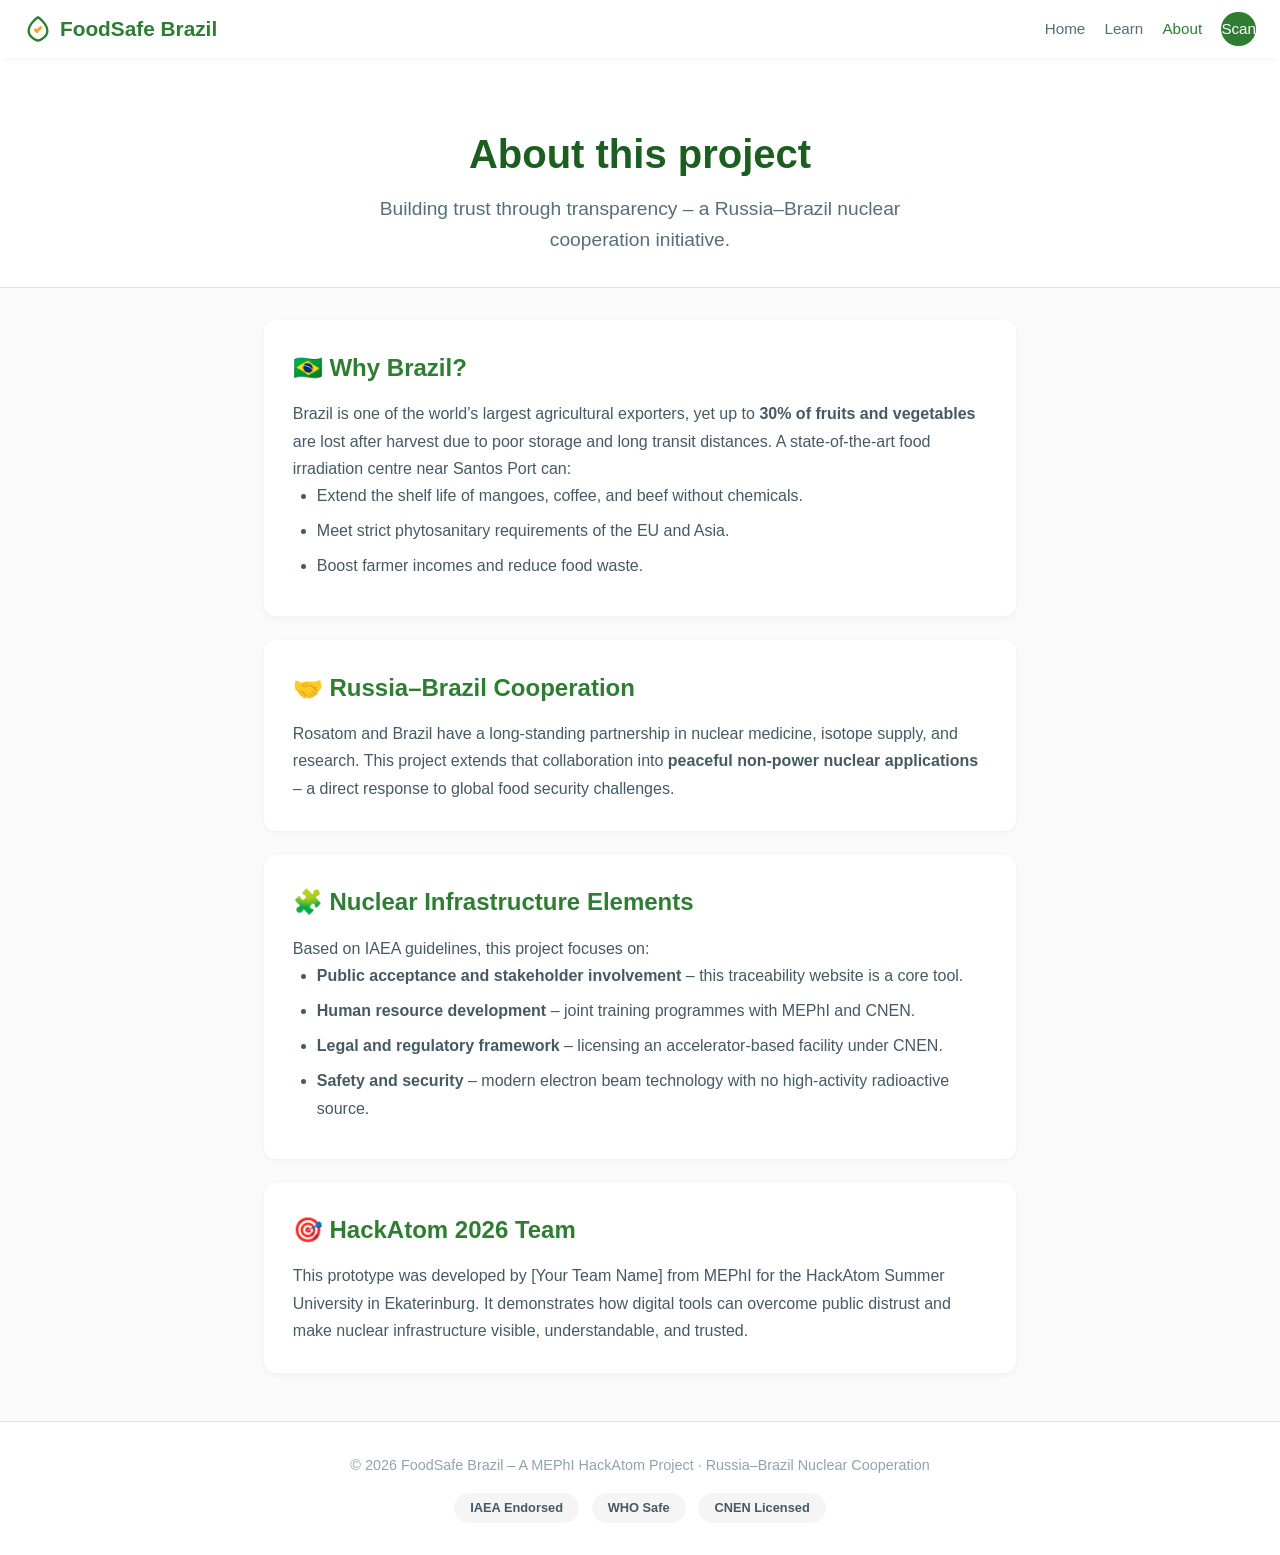
==== about.html @ ddfefe9d "First commit" ====
<!DOCTYPE html>
<html lang="en">
<head>
  <meta charset="UTF-8">
  <meta name="viewport" content="width=device-width, initial-scale=1.0, maximum-scale=1.0, user-scalable=yes">
  <title>About – FoodSafe Brazil</title>
  <link rel="stylesheet" href="assets/css/style.css">
  <style>
    .about-hero {
      text-align: center;
      padding: 4rem 1.5rem 2rem;
      background: white;
      border-bottom: 1px solid #E0E0E0;
    }
    .about-hero h1 {
      color: #1B5E20;
      font-size: clamp(2rem, 5vw, 2.5rem);
      margin-bottom: 0.5rem;
    }
    .about-content {
      max-width: 800px;
      margin: 2rem auto;
      padding: 0 1.5rem;
    }
    .info-card {
      background: white;
      border-radius: 12px;
      padding: 1.8rem;
      margin-bottom: 1.5rem;
      box-shadow: 0 2px 8px rgba(0,0,0,0.04);
    }
    .info-card h2 {
      color: #2E7D32;
      margin-bottom: 0.8rem;
    }
    .info-card p, .info-card ul {
      color: #455A64;
      line-height: 1.7;
    }
    .info-card ul {
      padding-left: 1.5rem;
    }
    .info-card li {
      margin-bottom: 0.5rem;
    }
  </style>
</head>
<body>
  <!-- NAVBAR -->
  <nav class="navbar">
    <div class="logo">
      <svg viewBox="0 0 24 24" fill="none" stroke="#2E7D32" stroke-width="2" width="28" height="28">
        <path d="M12 2C12 2 4 7 4 14c0 5.5 8 8 8 8s8-2.5 8-8c0-7-8-12-8-12z"/>
        <path d="M9 12l2 2 4-4" stroke="#F9A825" stroke-width="2.5"/>
      </svg>
      FoodSafe Brazil
    </div>
    <div class="nav-links">
      <a href="index.html">Home</a>
      <a href="learn.html">Learn</a>
      <a href="about.html" class="active">About</a>
      <a href="scan.html" class="cta-button">Scan</a>
    </div>
  </nav>

  <!-- ABOUT HERO -->
  <section class="about-hero">
    <h1>About this project</h1>
    <p class="subtitle" style="max-width:600px; margin:0 auto;">
      Building trust through transparency – a Russia–Brazil nuclear cooperation initiative.
    </p>
  </section>

  <div class="about-content">
    <div class="info-card">
      <h2>🇧🇷 Why Brazil?</h2>
      <p>Brazil is one of the world’s largest agricultural exporters, yet up to <strong>30% of fruits and vegetables</strong> are lost after harvest due to poor storage and long transit distances. A state‑of‑the‑art food irradiation centre near Santos Port can:</p>
      <ul>
        <li>Extend the shelf life of mangoes, coffee, and beef without chemicals.</li>
        <li>Meet strict phytosanitary requirements of the EU and Asia.</li>
        <li>Boost farmer incomes and reduce food waste.</li>
      </ul>
    </div>

    <div class="info-card">
      <h2>🤝 Russia–Brazil Cooperation</h2>
      <p>Rosatom and Brazil have a long‑standing partnership in nuclear medicine, isotope supply, and research. This project extends that collaboration into <strong>peaceful non‑power nuclear applications</strong> – a direct response to global food security challenges.</p>
    </div>

    <div class="info-card">
      <h2>🧩 Nuclear Infrastructure Elements</h2>
      <p>Based on IAEA guidelines, this project focuses on:</p>
      <ul>
        <li><strong>Public acceptance and stakeholder involvement</strong> – this traceability website is a core tool.</li>
        <li><strong>Human resource development</strong> – joint training programmes with MEPhI and CNEN.</li>
        <li><strong>Legal and regulatory framework</strong> – licensing an accelerator‑based facility under CNEN.</li>
        <li><strong>Safety and security</strong> – modern electron beam technology with no high‑activity radioactive source.</li>
      </ul>
    </div>

    <div class="info-card">
      <h2>🎯 HackAtom 2026 Team</h2>
      <p>This prototype was developed by [Your Team Name] from MEPhI for the HackAtom Summer University in Ekaterinburg. It demonstrates how digital tools can overcome public distrust and make nuclear infrastructure visible, understandable, and trusted.</p>
    </div>
  </div>

  <footer>
    <p>© 2026 FoodSafe Brazil – A MEPhI HackAtom Project · Russia–Brazil Nuclear Cooperation</p>
    <div class="badges">
      <span class="badge">IAEA Endorsed</span>
      <span class="badge">WHO Safe</span>
      <span class="badge">CNEN Licensed</span>
    </div>
  </footer>
</body>
</html>
---- assets/css/style.css ----
/* ========== RESET & BASE ========== */
*, *::before, *::after {
  box-sizing: border-box;
  margin: 0;
  padding: 0;
}
html {
  font-size: 16px;
}
body {
  font-family: -apple-system, BlinkMacSystemFont, "Segoe UI", Roboto, Helvetica, Arial, sans-serif;
  background: #FAFAFA;
  color: #263238;
  line-height: 1.6;
  -webkit-font-smoothing: antialiased;
  overflow-x: hidden;
}
a {
  text-decoration: none;
  color: inherit;
}

/* ========== NAVBAR ========== */
.navbar {
  display: flex;
  justify-content: space-between;
  align-items: center;
  padding: 0.75rem 1.5rem;
  background: white;
  box-shadow: 0 1px 6px rgba(0,0,0,0.05);
  position: sticky;
  top: 0;
  z-index: 100;
  flex-wrap: wrap;
}
.logo {
  font-size: 1.3rem;
  font-weight: 700;
  color: #2E7D32;
  display: flex;
  align-items: center;
  gap: 0.5rem;
}
.nav-links {
  display: flex;
  gap: 1.2rem;
  align-items: center;
  flex-wrap: wrap;
}
.nav-links a {
  font-weight: 500;
  color: #546E7A;
  transition: color 0.2s;
  font-size: 0.95rem;
  padding: 0.3rem 0;
}
.nav-links a:hover,
.nav-links a.active {
  color: #2E7D32;
}
.cta-button {
  background: #2E7D32;
  color: white !important;
  padding: 0.5rem 1.2rem;
  border-radius: 30px;
  font-weight: 600;
  transition: background 0.2s;
  white-space: nowrap;
}
.cta-button:hover {
  background: #1B5E20;
}

/* ========== HERO ========== */
.hero {
  text-align: center;
  padding: 5vh 1.5rem 4vh;
  background: white;
  border-bottom: 1px solid #E0E0E0;
}
.hero h1 {
  font-size: clamp(2rem, 5vw, 2.8rem);
  font-weight: 800;
  color: #1B5E20;
  margin-bottom: 1rem;
  line-height: 1.2;
  max-width: 800px;
  margin-left: auto;
  margin-right: auto;
}
.subtitle {
  font-size: clamp(1rem, 3vw, 1.2rem);
  color: #546E7A;
  max-width: 620px;
  margin: 0 auto 2rem;
  padding: 0 1rem;
}
.scan-prompt {
  display: inline-block;
  background: #F9A825;
  color: #1B5E20;
  font-weight: 700;
  padding: 0.8rem 2.2rem;
  border-radius: 40px;
  font-size: 1.1rem;
  transition: transform 0.2s, box-shadow 0.2s;
  box-shadow: 0 4px 12px rgba(249,168,37,0.3);
  white-space: nowrap;
}
.scan-prompt:hover {
  transform: translateY(-2px);
  box-shadow: 0 6px 20px rgba(249,168,37,0.4);
}

/* ========== STATS GRID ========== */
.stats-section {
  max-width: 1000px;
  margin: 2.5rem auto;
  padding: 0 1.5rem;
  display: grid;
  grid-template-columns: repeat(auto-fit, minmax(180px, 1fr));
  gap: 1.2rem;
}
.stat-card {
  background: white;
  padding: 1.8rem 1rem;
  border-radius: 16px;
  box-shadow: 0 2px 12px rgba(0,0,0,0.04);
  text-align: center;
  transition: transform 0.2s;
  word-break: break-word;
}
.stat-card:hover {
  transform: translateY(-4px);
}
.stat-icon {
  font-size: 2rem;
  margin-bottom: 0.4rem;
}
.stat-number {
  font-size: clamp(1.8rem, 5vw, 2.5rem);
  font-weight: 800;
  color: #2E7D32;
  margin-bottom: 0.3rem;
}
.stat-label {
  font-size: 0.9rem;
  color: #78909C;
  font-weight: 500;
}

/* ========== HOW IT WORKS ========== */
.how-it-works {
  max-width: 900px;
  margin: 3rem auto;
  padding: 0 1.5rem;
  text-align: center;
}
.how-it-works h2 {
  font-size: 2rem;
  color: #1B5E20;
  margin-bottom: 2rem;
}
.steps {
  display: flex;
  flex-wrap: wrap;
  justify-content: center;
  gap: 1.5rem;
}
.step {
  flex: 1 1 220px;
  background: white;
  padding: 1.8rem 1.2rem;
  border-radius: 16px;
  box-shadow: 0 2px 12px rgba(0,0,0,0.04);
  min-width: 200px;
}
.step-number {
  display: inline-block;
  width: 36px;
  height: 36px;
  background: #E8F5E9;
  color: #2E7D32;
  border-radius: 50%;
  font-weight: 700;
  line-height: 36px;
  margin-bottom: 0.8rem;
}
.step h3 {
  margin-bottom: 0.5rem;
  color: #1B5E20;
  font-size: 1.1rem;
}

/* ========== FOOTER ========== */
footer {
  text-align: center;
  padding: 2rem 1.5rem;
  color: #90A4AE;
  font-size: 0.9rem;
  border-top: 1px solid #E0E0E0;
  margin-top: 3rem;
  background: white;
}
.badges {
  margin-top: 1rem;
  display: flex;
  justify-content: center;
  gap: 0.8rem;
  flex-wrap: wrap;
}
.badge {
  background: #F5F5F5;
  padding: 0.3rem 1rem;
  border-radius: 20px;
  font-size: 0.8rem;
  font-weight: 600;
  color: #455A64;
}

/* ========== RESPONSIVENESS ========== */
/* ========== RESPONSIVE NAVBAR FIX ========== */
@media (max-width: 768px) {
  .navbar {
    flex-direction: column;
    align-items: center;       /* center the logo and links container */
    gap: 0.5rem;
    padding: 0.8rem 1rem;
  }
  .logo {
    align-self: flex-start;    /* keep the logo itself left-aligned if you prefer */
  }
  .nav-links {
    width: 100%;
    justify-content: center;   /* centers the links horizontally */
    gap: 0.8rem;
    flex-wrap: wrap;           /* still allow wrapping if screen is very narrow */
  }
  .hero {
    padding: 3rem 1.2rem 2rem;
  }
}

@media (max-width: 480px) {
  .logo {
    font-size: 1.2rem;
  }
  .nav-links a {
    font-size: 0.85rem;
  }
  .cta-button {
    padding: 0.4rem 0.9rem;
    font-size: 0.9rem;
  }
  .nav-links {
    gap: 0.6rem;              /* slightly tighter gap on very small screens */
  }
  .stats-section {
    grid-template-columns: 1fr 1fr;
    gap: 0.8rem;
    padding: 0 0.8rem;
  }
  .stat-card {
    padding: 1.2rem 0.5rem;
  }
  .hero h1 {
    font-size: 1.8rem;
  }
  .scan-prompt {
    padding: 0.7rem 1.5rem;
    font-size: 1rem;
  }
}

@media (max-width: 360px) {
  .stats-section {
    grid-template-columns: 1fr;
  }
  .step {
    min-width: 100%;
  }
}
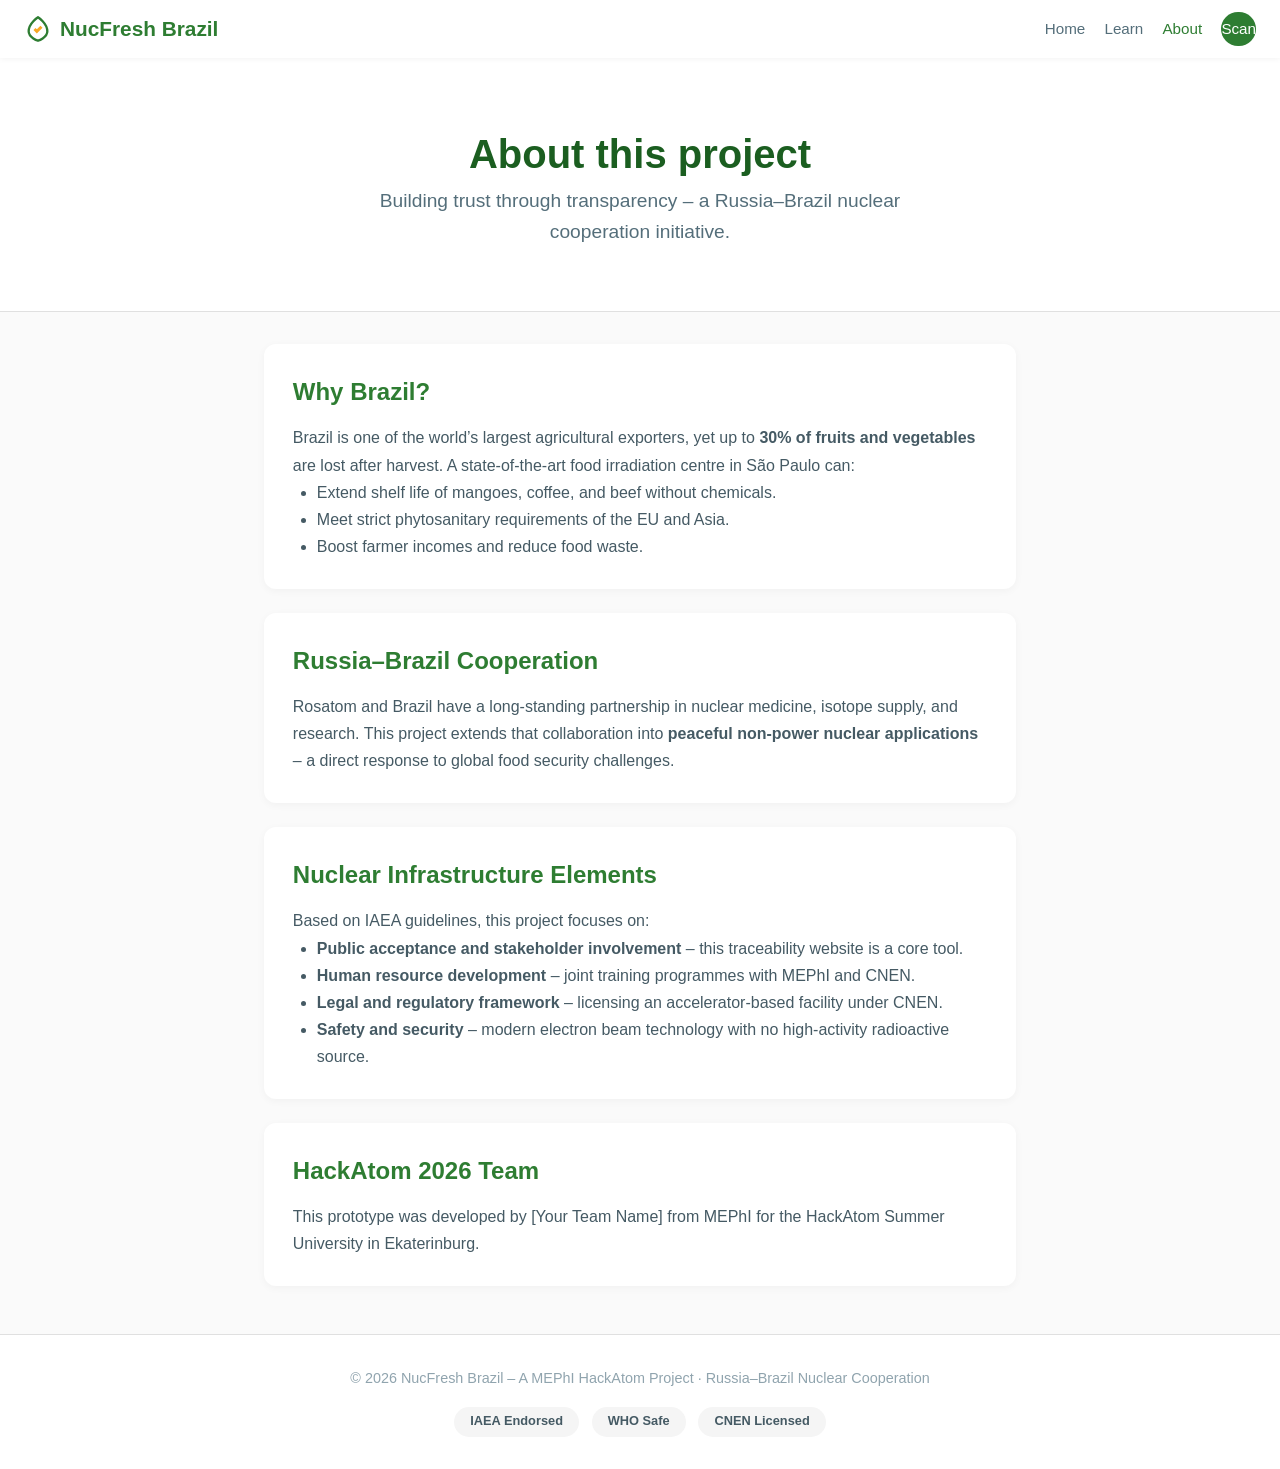
==== commit b63f64f2: "Big refactor" ====
--- a/about.html
+++ b/about.html
@@ -3,58 +3,27 @@
 <head>
   <meta charset="UTF-8">
   <meta name="viewport" content="width=device-width, initial-scale=1.0, maximum-scale=1.0, user-scalable=yes">
-  <title>About – FoodSafe Brazil</title>
+  <title>About – NucFresh Brazil</title>
   <link rel="stylesheet" href="assets/css/style.css">
   <style>
-    .about-hero {
-      text-align: center;
-      padding: 4rem 1.5rem 2rem;
-      background: white;
-      border-bottom: 1px solid #E0E0E0;
-    }
-    .about-hero h1 {
-      color: #1B5E20;
-      font-size: clamp(2rem, 5vw, 2.5rem);
-      margin-bottom: 0.5rem;
-    }
-    .about-content {
-      max-width: 800px;
-      margin: 2rem auto;
-      padding: 0 1.5rem;
-    }
-    .info-card {
-      background: white;
-      border-radius: 12px;
-      padding: 1.8rem;
-      margin-bottom: 1.5rem;
-      box-shadow: 0 2px 8px rgba(0,0,0,0.04);
-    }
-    .info-card h2 {
-      color: #2E7D32;
-      margin-bottom: 0.8rem;
-    }
-    .info-card p, .info-card ul {
-      color: #455A64;
-      line-height: 1.7;
-    }
-    .info-card ul {
-      padding-left: 1.5rem;
-    }
-    .info-card li {
-      margin-bottom: 0.5rem;
-    }
+    .about-hero { text-align: center; padding: 4rem 1.5rem 2rem; background: white; border-bottom: 1px solid #E0E0E0; }
+    .about-hero h1 { color: #1B5E20; font-size: 2.5rem; }
+    .about-content { max-width: 800px; margin: 2rem auto; padding: 0 1.5rem; }
+    .info-card { background: white; border-radius: 12px; padding: 1.8rem; margin-bottom: 1.5rem; box-shadow: 0 2px 8px rgba(0,0,0,0.04); }
+    .info-card h2 { color: #2E7D32; margin-bottom: 0.8rem; }
+    .info-card p, .info-card ul { color: #455A64; line-height: 1.7; }
+    .info-card ul { padding-left: 1.5rem; }
   </style>
 </head>
 <body>
-  <!-- NAVBAR -->
   <nav class="navbar">
-    <div class="logo">
+    <a href="index.html" class="logo">
       <svg viewBox="0 0 24 24" fill="none" stroke="#2E7D32" stroke-width="2" width="28" height="28">
         <path d="M12 2C12 2 4 7 4 14c0 5.5 8 8 8 8s8-2.5 8-8c0-7-8-12-8-12z"/>
         <path d="M9 12l2 2 4-4" stroke="#F9A825" stroke-width="2.5"/>
       </svg>
-      FoodSafe Brazil
-    </div>
+      NucFresh Brazil
+    </a>
     <div class="nav-links">
       <a href="index.html">Home</a>
       <a href="learn.html">Learn</a>
@@ -63,32 +32,27 @@
     </div>
   </nav>
 
-  <!-- ABOUT HERO -->
   <section class="about-hero">
     <h1>About this project</h1>
-    <p class="subtitle" style="max-width:600px; margin:0 auto;">
-      Building trust through transparency – a Russia–Brazil nuclear cooperation initiative.
-    </p>
+    <p class="subtitle">Building trust through transparency – a Russia–Brazil nuclear cooperation initiative.</p>
   </section>
 
   <div class="about-content">
     <div class="info-card">
-      <h2>🇧🇷 Why Brazil?</h2>
-      <p>Brazil is one of the world’s largest agricultural exporters, yet up to <strong>30% of fruits and vegetables</strong> are lost after harvest due to poor storage and long transit distances. A state‑of‑the‑art food irradiation centre near Santos Port can:</p>
+      <h2>Why Brazil?</h2>
+      <p>Brazil is one of the world’s largest agricultural exporters, yet up to <strong>30% of fruits and vegetables</strong> are lost after harvest. A state‑of‑the‑art food irradiation centre in São Paulo can:</p>
       <ul>
-        <li>Extend the shelf life of mangoes, coffee, and beef without chemicals.</li>
+        <li>Extend shelf life of mangoes, coffee, and beef without chemicals.</li>
         <li>Meet strict phytosanitary requirements of the EU and Asia.</li>
         <li>Boost farmer incomes and reduce food waste.</li>
       </ul>
     </div>
-
     <div class="info-card">
-      <h2>🤝 Russia–Brazil Cooperation</h2>
+      <h2>Russia–Brazil Cooperation</h2>
       <p>Rosatom and Brazil have a long‑standing partnership in nuclear medicine, isotope supply, and research. This project extends that collaboration into <strong>peaceful non‑power nuclear applications</strong> – a direct response to global food security challenges.</p>
     </div>
-
     <div class="info-card">
-      <h2>🧩 Nuclear Infrastructure Elements</h2>
+      <h2>Nuclear Infrastructure Elements</h2>
       <p>Based on IAEA guidelines, this project focuses on:</p>
       <ul>
         <li><strong>Public acceptance and stakeholder involvement</strong> – this traceability website is a core tool.</li>
@@ -97,15 +61,14 @@
         <li><strong>Safety and security</strong> – modern electron beam technology with no high‑activity radioactive source.</li>
       </ul>
     </div>
-
     <div class="info-card">
-      <h2>🎯 HackAtom 2026 Team</h2>
-      <p>This prototype was developed by [Your Team Name] from MEPhI for the HackAtom Summer University in Ekaterinburg. It demonstrates how digital tools can overcome public distrust and make nuclear infrastructure visible, understandable, and trusted.</p>
+      <h2>HackAtom 2026 Team</h2>
+      <p>This prototype was developed by [Your Team Name] from MEPhI for the HackAtom Summer University in Ekaterinburg.</p>
     </div>
   </div>
 
   <footer>
-    <p>© 2026 FoodSafe Brazil – A MEPhI HackAtom Project · Russia–Brazil Nuclear Cooperation</p>
+    <p>© 2026 NucFresh Brazil – A MEPhI HackAtom Project · Russia–Brazil Nuclear Cooperation</p>
     <div class="badges">
       <span class="badge">IAEA Endorsed</span>
       <span class="badge">WHO Safe</span>
--- a/assets/css/style.css
+++ b/assets/css/style.css
@@ -218,6 +218,19 @@
   color: #455A64;
 }
 
+.scan-again-btn {
+  display: block;
+  margin: 1.5rem auto 0;
+  background: #2E7D32;
+  color: white;
+  border: none;
+  padding: 0.7rem 2rem;
+  border-radius: 30px;
+  font-size: 1rem;
+  font-weight: 600;
+  cursor: pointer;
+}
+
 /* ========== RESPONSIVENESS ========== */
 /* ========== RESPONSIVE NAVBAR FIX ========== */
 @media (max-width: 768px) {
@@ -279,4 +292,64 @@
   .step {
     min-width: 100%;
   }
+}
+
+/* Make logo clickable without visual change */
+a.logo, a.logo:hover, a.logo:visited {
+  text-decoration: none;
+  color: #2E7D32;               /* keep original green */
+  display: flex;
+  align-items: center;
+  gap: 0.5rem;
+  font-size: 1.3rem;
+  font-weight: 700;
+}
+
+/* ---- How it works widget flow ---- */
+.widget-flow {
+  display: flex;
+  align-items: center;
+  justify-content: center;
+  gap: 0;
+  margin-top: 2rem;
+  flex-wrap: wrap;
+}
+.widget-step {
+  display: flex;
+  flex-direction: column;
+  align-items: center;
+  text-align: center;
+  min-width: 80px;
+}
+.circle {
+  width: 48px;
+  height: 48px;
+  border-radius: 50%;
+  background: #E8F5E9;
+  color: #2E7D32;
+  font-weight: 700;
+  font-size: 1.4rem;
+  line-height: 48px;
+  margin-bottom: 0.5rem;
+  border: 2px solid #2E7D32;
+}
+.widget-label {
+  font-size: 0.95rem;
+  font-weight: 600;
+  color: #1B5E20;
+  text-transform: uppercase;
+  letter-spacing: 0.5px;
+}
+.widget-connector {
+  width: 50px;
+  height: 2px;
+  background: #2E7D32;
+  margin: 0 0.5rem;
+  position: relative;
+  top: -14px;  /* align with circle center */
+}
+@media (max-width: 500px) {
+  .widget-connector {
+    width: 30px;
+  }
 }
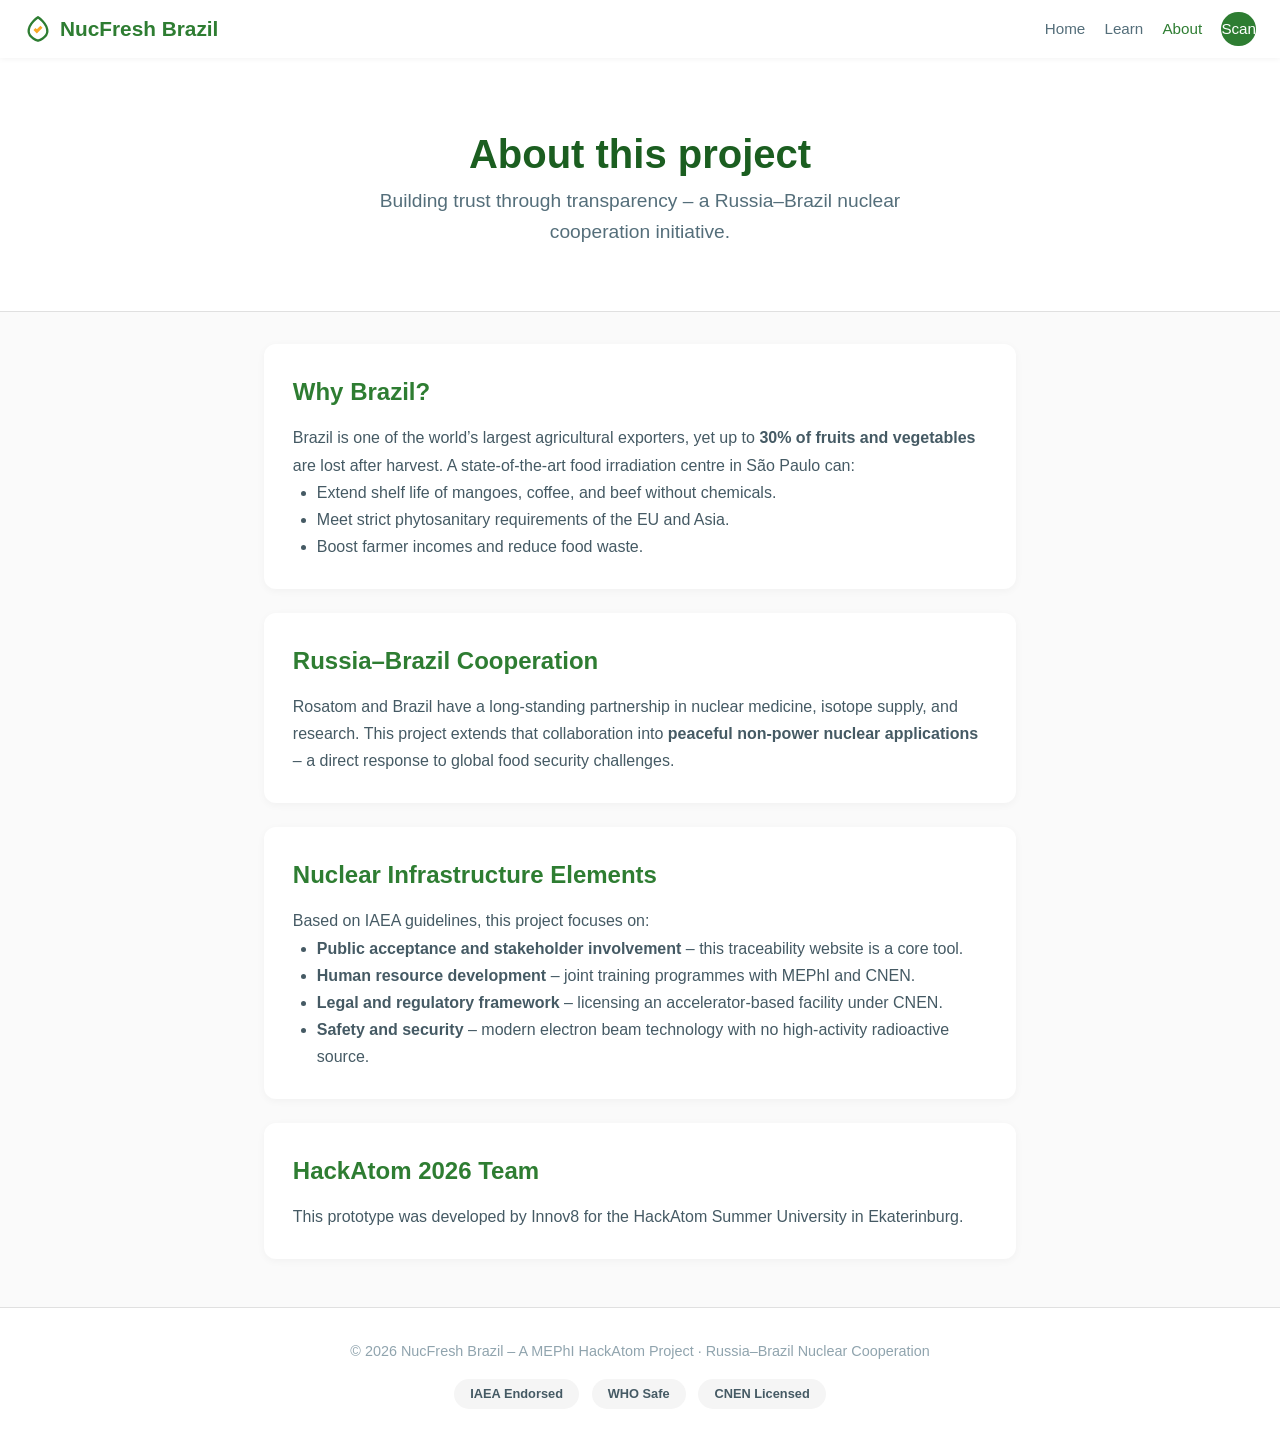
==== commit f98e9821: "Animation" ====
--- a/about.html
+++ b/about.html
@@ -63,7 +63,7 @@
     </div>
     <div class="info-card">
       <h2>HackAtom 2026 Team</h2>
-      <p>This prototype was developed by [Your Team Name] from MEPhI for the HackAtom Summer University in Ekaterinburg.</p>
+      <p>This prototype was developed by Innov8 for the HackAtom Summer University in Ekaterinburg.</p>
     </div>
   </div>
 
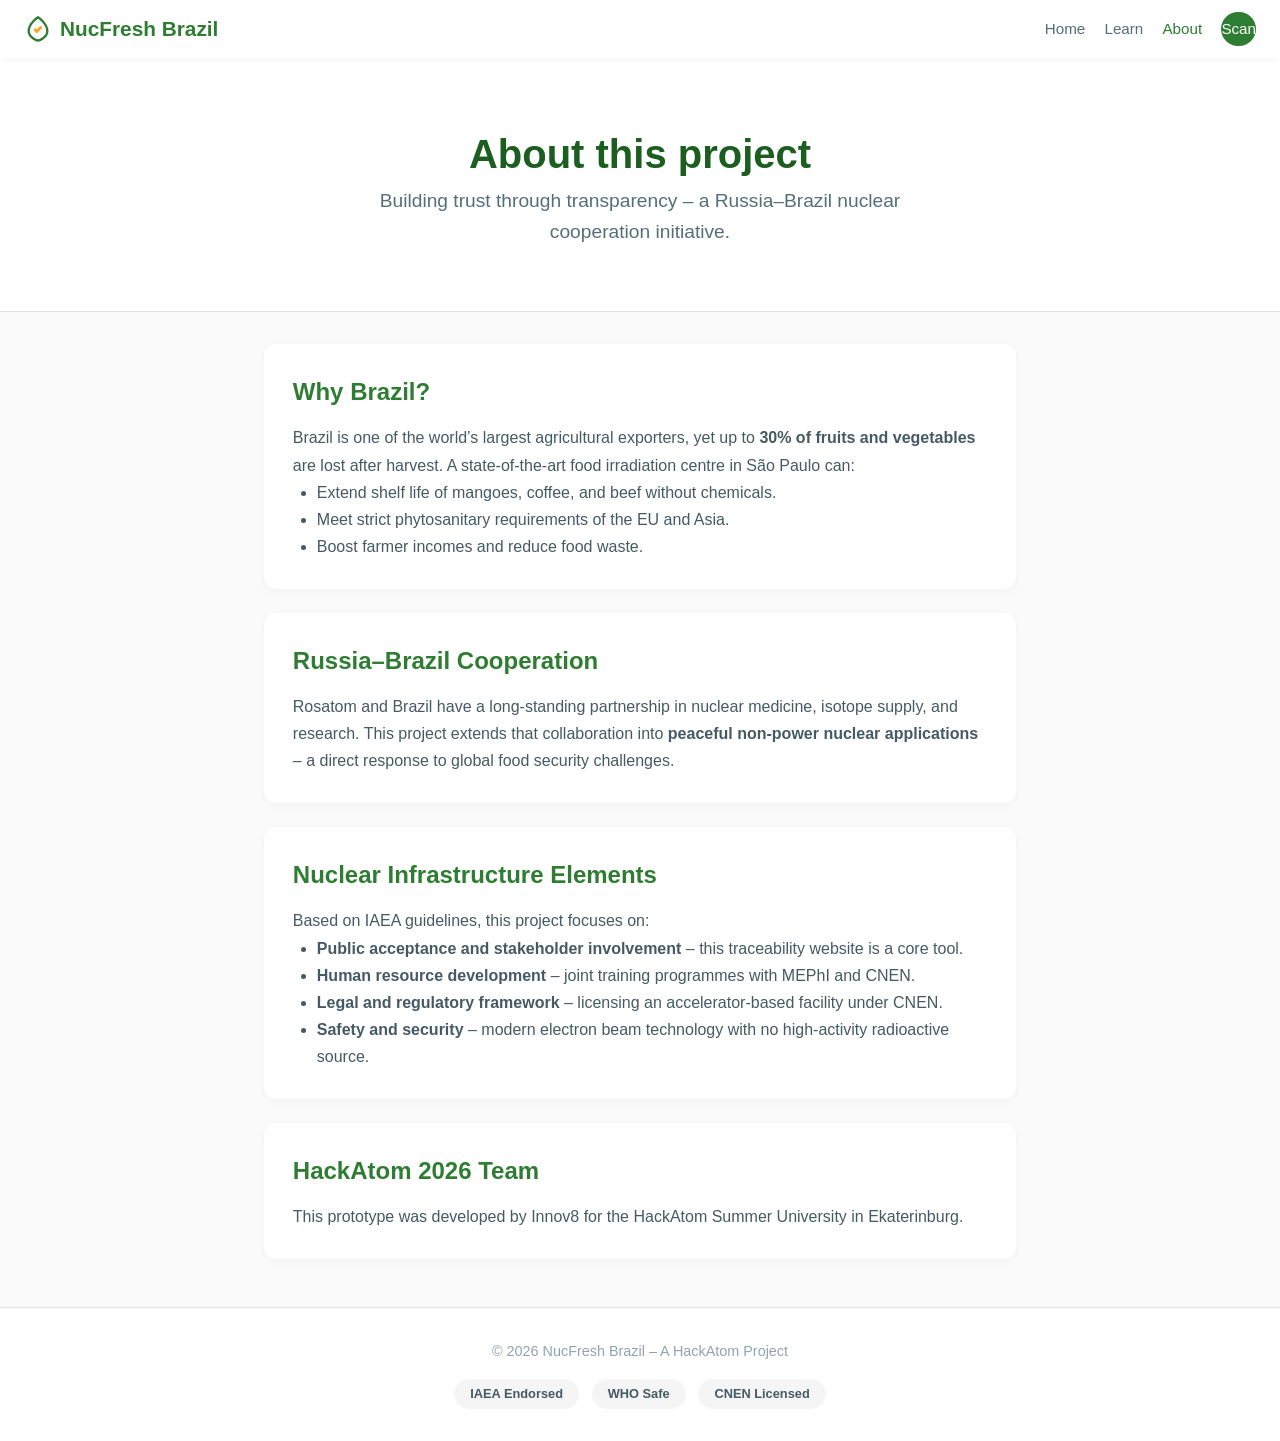
==== commit 214af9d3: "Footer change" ====
--- a/about.html
+++ b/about.html
@@ -68,7 +68,7 @@
   </div>
 
   <footer>
-    <p>© 2026 NucFresh Brazil – A MEPhI HackAtom Project · Russia–Brazil Nuclear Cooperation</p>
+    <p>© 2026 NucFresh Brazil – A HackAtom Project</p>
     <div class="badges">
       <span class="badge">IAEA Endorsed</span>
       <span class="badge">WHO Safe</span>
